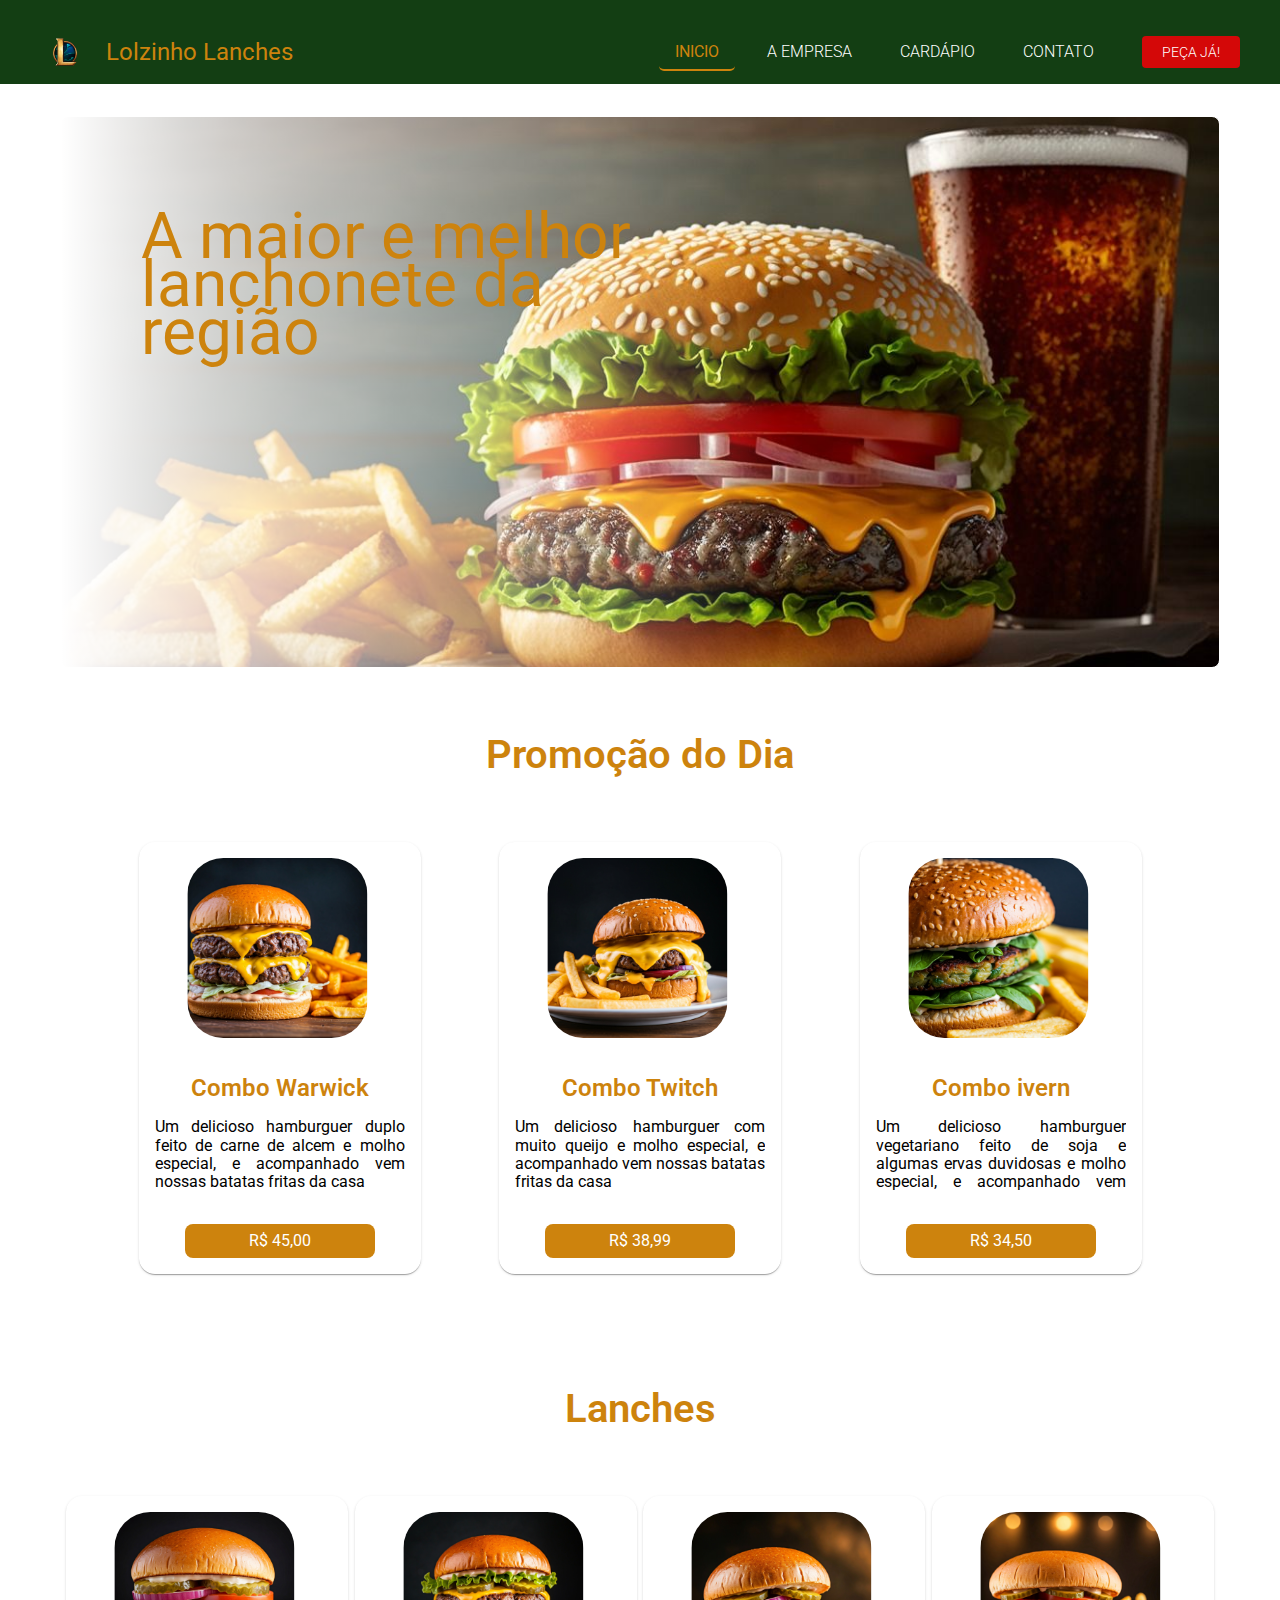
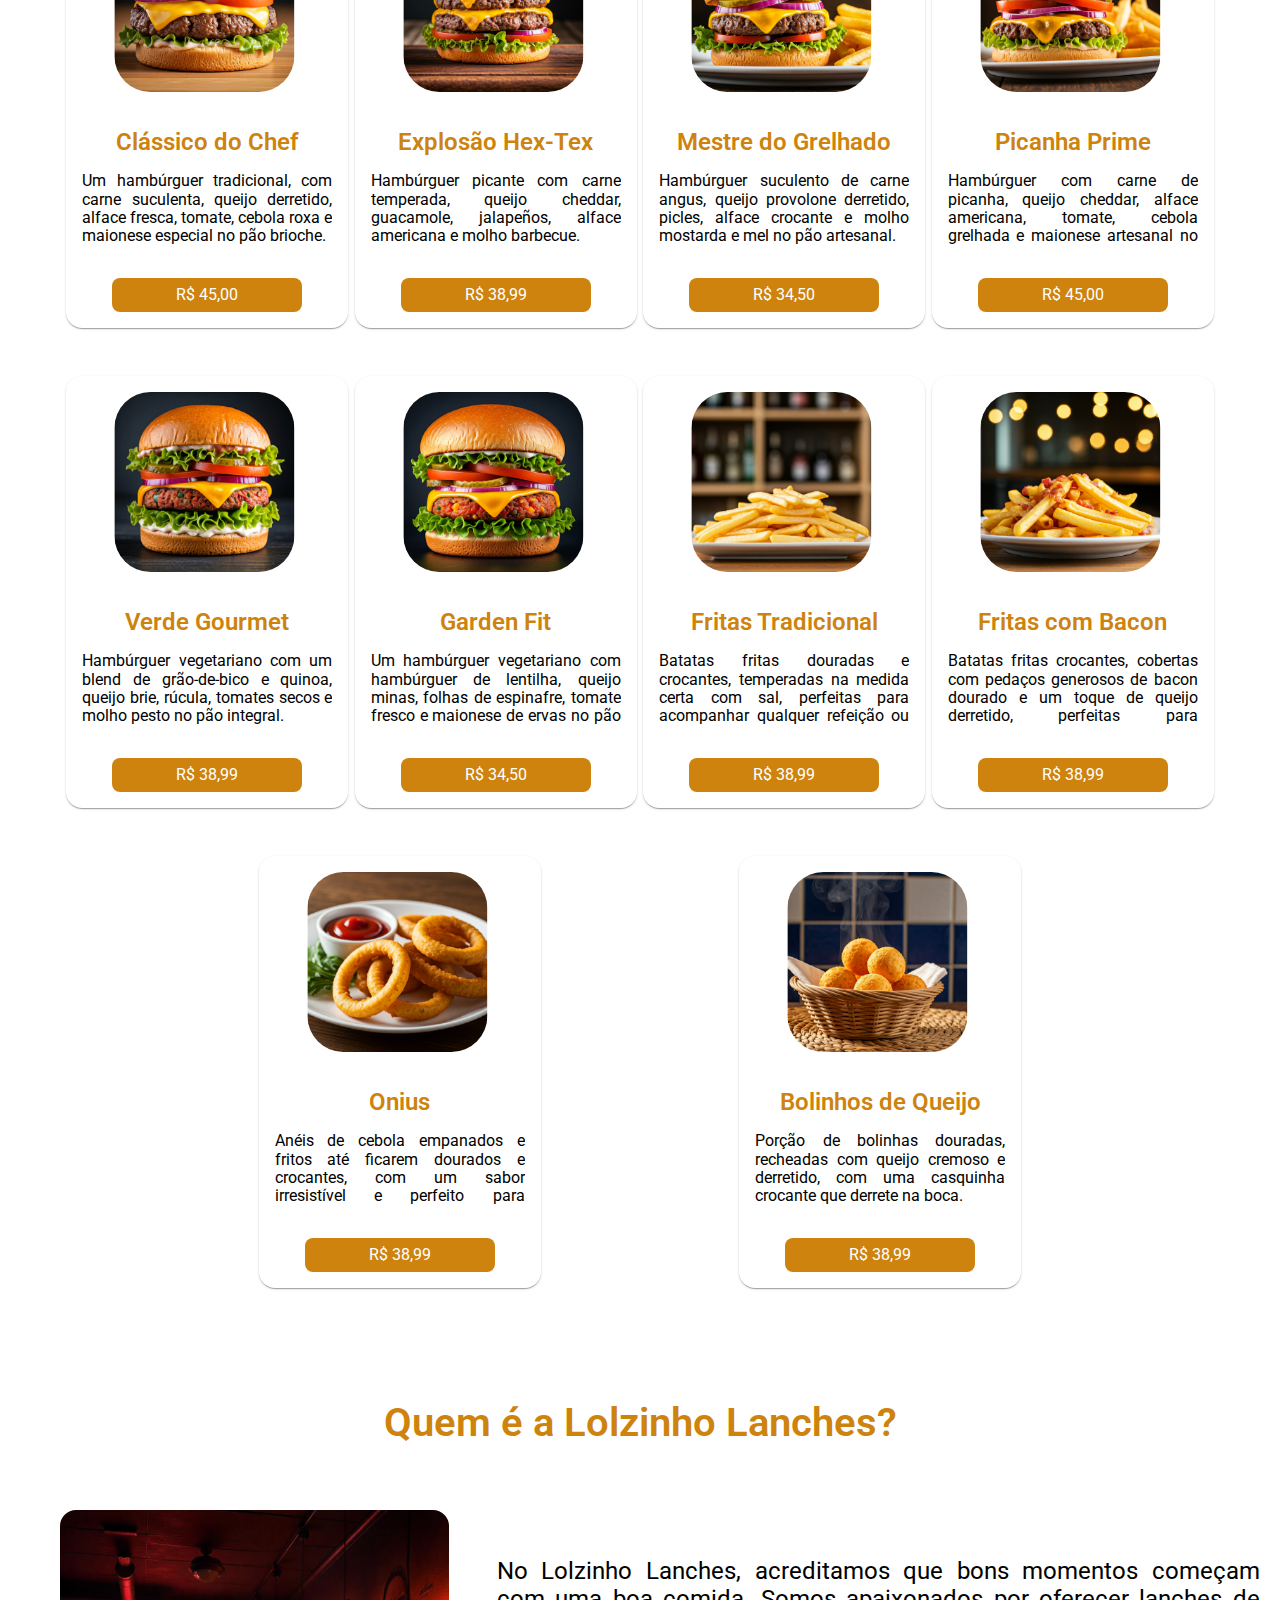
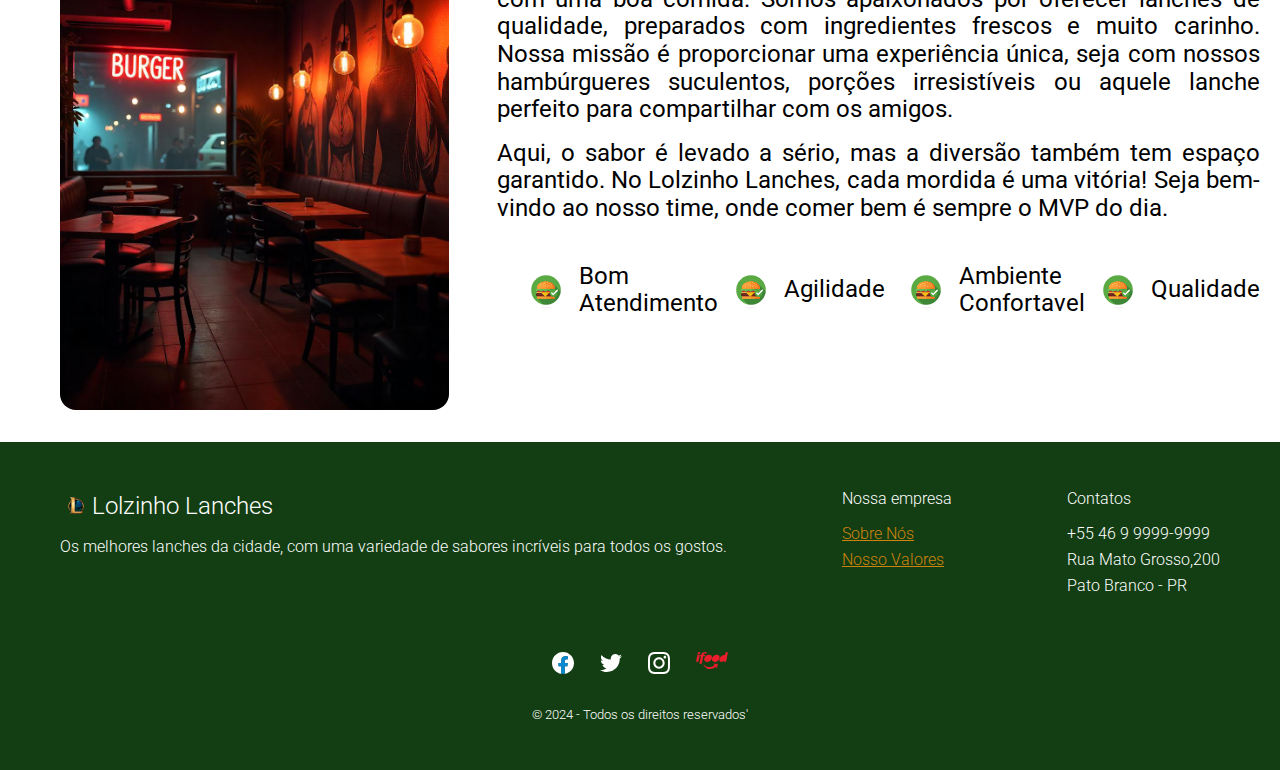
==== avaliacao/index.html @ b5b4f0ad "Avaliação V1" ====
<!DOCTYPE html>
<html lang="pt-br">

<head>
    <meta charset="UTF-8">
    <meta name="viewport" content="width=device-width, initial-scale=1.0">
    <title>Lolzinho Lanches</title>

    <link href="https://fonts.googleapis.com/css2?family=Roboto:wght@300;400;500;700&display=swap" rel="stylesheet" />
    <link rel="stylesheet" href="./assets/css/style.css" />
    <link rel="stylesheet" href="./assets/css/normalize.css" />

</head>




<body>

    <header>

        <div class="container">

            <div class="brand">
                <img src="./assets/img/logo.png" alt="logo da empresa" />
                <h1>Lolzinho Lanches</h1>
            </div>

            <nav>
                <ul>
                    <li><a href="#" class="active">INICIO</a></li>
                    <li><a href="#">A EMPRESA</a></li>
                    <li><a href="#">CARDÁPIO</a></li>
                    <li><a href="#">CONTATO</a></li>
                    <li><button>PEÇA JÁ!</button></li>
                </ul>
            </nav>

        </div>

    </header>

    <main>

        <div class="container">
            <section id="banner">
                <div class="banner-content">

                    <h3 class="banner-body1">
                        A maior e melhor lanchonete da região
                    </h3>

                </div>
            </section>

            <section id="cards">

                <h2>Promoção do Dia</h2>

                <div class="cards-content">

                    <div class="card">
                        <img src="./assets/img/combo1.jpg" />
                        <div class="card-content">
                            <h4>Combo Warwick</h4>
                            <p> Um delicioso hamburguer duplo feito de carne de alcem e molho especial, e acompanhado
                                vem nossas batatas fritas da casa </p>
                            <div class="card-price">
                                <p>R$ 45,00</p>
                            </div>
                        </div>
                    </div>

                    <div class="card">
                        <img src="./assets/img/combo2.jpg" />
                        <div class="card-content">
                            <h4>Combo Twitch</h4>
                            <p> Um delicioso hamburguer com muito queijo e molho especial, e acompanhado vem nossas
                                batatas fritas da casa</p>
                            <div class="card-price">
                                <p>R$ 38,99</p>
                            </div>
                        </div>
                    </div>

                    <div class="card">
                        <img src="./assets/img/combo3.jpg" />
                        <div class="card-content">
                            <h4>Combo ivern</h4>
                            <p> Um delicioso hamburguer vegetariano feito de soja e algumas ervas duvidosas e molho
                                especial, e acompanhado vem nossas batatas fritas da casa</p>
                            <div class="card-price">
                                <p>R$ 34,50</p>
                            </div>
                        </div>
                    </div>
            </section>

            <section id="cards2">

                <h2>Lanches</h2>

                <div class="cards-content">

                    <div class="card">
                        <img src="./assets/img/lanche1.jpg" />
                        <div class="card-content">
                            <h4>Clássico do Chef</h4>
                            <p> Um hambúrguer tradicional, com carne suculenta, queijo derretido, alface fresca, tomate, cebola roxa e maionese especial no pão brioche. </p>
                            <div class="card-price">
                                <p>R$ 45,00</p>
                            </div>
                        </div>
                    </div>

                    <div class="card">
                        <img src="./assets/img/lanche2.jpg" />
                        <div class="card-content">
                            <h4>Explosão Hex-Tex</h4>
                            <p> Hambúrguer picante com carne temperada, queijo cheddar, guacamole, jalapeños, alface americana e molho barbecue.</p>
                            <div class="card-price">
                                <p>R$ 38,99</p>
                            </div>
                        </div>
                    </div>

                    <div class="card">
                        <img src="./assets/img/lanche3.jpg" />
                        <div class="card-content">
                            <h4>Mestre do Grelhado</h4>
                            <p> Hambúrguer suculento de carne angus, queijo provolone derretido, picles, alface crocante e molho mostarda e mel no pão artesanal.</p>
                            <div class="card-price">
                                <p>R$ 34,50</p>
                            </div>
                        </div>
                    </div>
                    

                        <div class="card">
                            <img src="./assets/img/lanche4.jpg" />
                            <div class="card-content">
                                <h4>Picanha Prime</h4>
                                <p> Hambúrguer com carne de picanha, queijo cheddar, alface americana, tomate, cebola grelhada e maionese artesanal no pão brioche.</p>
                                <div class="card-price">
                                    <p>R$ 45,00</p>
                                </div>
                            </div>
                        </div>

                        <div class="card">
                            <img src="./assets/img/lanche5.jpg" />
                            <div class="card-content">
                                <h4>Verde Gourmet</h4>
                                <p> Hambúrguer vegetariano com um blend de grão-de-bico e quinoa, queijo brie, rúcula, tomates secos e molho pesto no pão integral.</p>
                                <div class="card-price">
                                    <p>R$ 38,99</p>
                                </div>
                            </div>
                        </div>

                        <div class="card">
                            <img src="./assets/img/lanche6.jpg" />
                            <div class="card-content">
                                <h4>Garden Fit</h4>
                                <p> Um hambúrguer vegetariano com hambúrguer de lentilha, queijo minas, folhas de espinafre, tomate fresco e maionese de ervas no pão integral.</p>
                                <div class="card-price">
                                    <p>R$ 34,50</p>
                                </div>
                            </div>
                        </div>

                        <div class="card">
                            <img src="./assets/img/lanche7.jpg" />
                            <div class="card-content">
                                <h4>Fritas Tradicional</h4>
                                <p> Batatas fritas douradas e crocantes, temperadas na medida certa com sal, perfeitas para acompanhar qualquer refeição ou saborear como petisco.</p>
                                <div class="card-price">
                                    <p>R$ 38,99</p>
                                </div>
                            </div>
                        </div>

                        <div class="card">
                            <img src="./assets/img/lanche8.jpg" />
                            <div class="card-content">
                                <h4>Fritas com Bacon</h4>
                                <p> Batatas fritas crocantes, cobertas com pedaços generosos de bacon dourado e um toque de queijo derretido, perfeitas para compartilhar ou saborear sozinho.</p>
                                <div class="card-price">
                                    <p>R$ 38,99</p>
                                </div>
                            </div>
                        </div>

                        <div class="card">
                            <img src="./assets/img/lanche9.jpg" />
                            <div class="card-content">
                                <h4>Onius</h4>
                                <p> Anéis de cebola empanados e fritos até ficarem dourados e crocantes, com um sabor irresistível e perfeito para mergulhar em molhos deliciosos.</p>
                                <div class="card-price">
                                    <p>R$ 38,99</p>
                                </div>
                            </div>
                        </div>

                        <div class="card">
                            <img src="./assets/img/lanche10.jpg" />
                            <div class="card-content">
                                <h4>Bolinhos de Queijo</h4>
                                <p> Porção de bolinhas douradas, recheadas com queijo cremoso e derretido, com uma casquinha crocante que derrete na boca.</p>
                                <div class="card-price">
                                    <p>R$ 38,99</p>
                                </div>
                            </div>
                        </div>

                    </div>
            </section>

            <section id="values">
                <h2>Quem é a Lolzinho Lanches?</h2>
                <div class="values-content">
                    <img src="./assets/img/descricao.jpg" alt="Lanchonete">
                        
                    <div class="values-text">
                        <p>
                        No Lolzinho Lanches, acreditamos que bons momentos começam com uma boa comida. Somos apaixonados por oferecer lanches de qualidade, preparados com ingredientes frescos e muito carinho. Nossa missão é proporcionar uma experiência única, seja com nossos hambúrgueres suculentos, porções irresistíveis ou aquele lanche perfeito para compartilhar com os amigos.
                        </p>
                        <p>
                            Aqui, o sabor é levado a sério, mas a diversão também tem espaço garantido. No Lolzinho Lanches, cada mordida é uma vitória! Seja bem-vindo ao nosso time, onde comer bem é sempre o MVP do dia.
                        </p>

                        <div class="values-detail">
                            <div class="value">
                                <img src="./assets/img/values.jpg" alt="cheking">
                                <p>Bom Atendimento</p>
                                <img src="./assets/img/values.jpg" alt="cheking">
                                <p>Agilidade</p>
                            </div>
                            <div class="value">
                                <img src="./assets/img/values.jpg" alt="cheking">
                                <p>Ambiente Confortavel</p>
                                <img src="./assets/img/values.jpg" alt="cheking">
                                <p>Qualidade</p>
                            </div>
                        </div>

                    </div>
                    
                </div>

            </section>
        </div>

    </main>

    <footer>
        <div class="container">

            <div class="footer-content">

                <div class="footer-company">
                    <p class="footer-brand">
                        Lolzinho Lanches
                    </p>
                    <p>Os melhores lanches da cidade, com uma variedade de sabores incríveis para todos os gostos.</p>
                </div>

                <div class="footer-menu">
                    <p class="footer-menu-title">Nossa empresa</p>
                    <ul>
                        <li><a href="values">Sobre Nós</a></li>
                        <!-- <li><a href="specialists">Especialistas</a></li> -->
                        <!-- <li><a href="#">Missão e Visão</a></li> -->
                        <li><a href="values">Nosso Valores</a></li>
                    </ul>
                </div>

                <div class="footer-menu">
                    <p class="footer-menu-title">Contatos</p>
                    <ul>
                        <li>+55 46 9 9999-9999</li>
                        <li>Rua Mato Grosso,200</li>
                        <li>Pato Branco - PR</li>
                    </ul>
                </div>
            </div>

            <div class="footer-social">
                <span class="facebook"></span>
                <span class="twitter"></span>
                <span class="instagram"></span>
                <span class="iFood"></span>
            </div>

            <div class="footer-copyright">
                <p>&#169; 2024 - Todos os direitos reservados'</p>
            </div>

        </div>
    </footer>

</body>

</html>
---- avaliacao/assets/css/style.css ----
* {
    margin: 0;
    padding: 0;
}

body {
    font-family: Roboto, sans-serif;
}

.container {
    max-width: 1160px;
    margin: 0 auto;
}

header {
    background-color:#133e13;
    padding: 1.25rem 1.25rem 0 1.25rem;
    
}

header .container {
    display: flex;
    justify-content: space-between;
    align-items: center;
    max-width: 1200px;
    margin: 0 auto;
    padding: 0 1rem;
}

header .brand {
    display: flex;
    gap: 1rem;
    align-items: center;
}

header .brand img {
    width: 50px;
}

header .brand h1 {
    font-size: 1.5rem;
    color: #cd830d;
    font-weight: 400;
    line-height: 2rem;
}

header nav ul {
    list-style: none;
    display: flex;
    gap: 1rem;
}

header nav li a {
    font-weight: 300;
    line-height: 2rem;
}

header nav a {
    color: #fff;
    text-decoration: none;
    padding: 0.5rem 1rem;
    border-radius: 5px;
}

header nav a:hover,
header nav a.active {
    color: #cd830d;
}

header nav a.active {
    font-weight: 400;
    border-bottom: 2px solid #cd830d;
}

header nav button{
    background: #d40808;
    color:#ffffff;
    border: none;
    text-transform: uppercase;
    font-weight: 300;
    font-size: .875rem;
    padding: .5rem 1.25rem;
    border-radius: .25rem;
    margin-left: 1rem;
    
}

main{}

#banner {
    height: 550px;
    border: 1px solid #fff;
    background-color: #000000;
    border-radius: 0.5rem;
    color: #cd830d;
    background-image: url(../img/background-lanche.png);
    background-size: cover;
    background-position: right;
    justify-content: center;
    align-items: center;
}

#banner .banner-content {
    width: 80%;
    max-width: 650px;
    height: 100%;
    background: linear-gradient(270deg,rgba(255,255,255,0), #ffffff 100%);
    padding: 2rem;
}

#banner h3 {
    margin: 0;
    
}

#banner .banner-body1 {
    padding: 4rem 2rem 2rem 3rem;
    font-size: 4rem;
    font-weight: 400;
    line-height: 3rem;
    

}

section {
    margin-top: 2rem;
}

section h2 {
    padding: 2rem 0;
    font-weight: 600;
    text-align: center;
    font-size: 2.5rem;
    color: #cd830d;
    margin: 2rem 0;
}

#cards {}

#cards .cards-content{
    display: flex;
    flex-wrap: wrap;
    justify-content: space-evenly;
}
#cards2 .cards-content{
    display: flex;
    flex-wrap: wrap;
    justify-content: space-evenly;
    
}


#cards .card,
#cards2 .card {
    width: 250px;
    height: 400px;
    display: flow-root;
    gap: 1rem;
    box-shadow: rgb(0 0 0 / 20%) 0 2px 1px -1px,
                rgb(0 0 0 / 14%) 0 1px 1px 0,
                rgb(0 0 0 / 12%) 0 1px 3px 0;
    border-radius: 1rem;
    margin-bottom: 3rem;
    padding: 1rem;
    position: relative;
    
}

#cards .card img,
#cards2 .card img {
    width: 180px;
    height: 180px;
    border-radius: 20%;
    margin: 0 0 2rem 0;
    transform: translateX(18%);

}

#cards .card h4,
#cards2 .card h4 {
    font-size: 1.5rem;
    font-weight: 600;
    margin-bottom: 1rem;
    text-align: center;
    color: #cd830d;
}

#cards .card p,
#cards2 .card p {
    font-weight: 400;
    text-align: justify;
    color: #000;
    max-height: 4.5rem;
    overflow: hidden;
    margin-bottom: 1.5rem;
}

#cards .card-price,
#cards2 .card-price{
    position: absolute;
    display: flex;
    justify-content: center;
    align-items: center;
    left: 50%;
    transform:translateX(-50%);
    bottom: 1rem;

}

#cards .card-price p,
#cards2 .card-price p {
    background-color: #cd830d;
    color: #fff;
    font-size: 1rem;
    border-radius: 0.5rem;
    padding: 0.5rem 4rem;
    margin: 0;
    white-space:nowrap;
}

#values {}

#values .values-content {
    display: flex;
    gap: 1.5rem;
}
#values .values-content img {
    width: 400px;
    height: 500px;
    object-fit: cover;
    border-radius: 1rem;
}

#values .values-text {
    display: flex;
    flex-direction: column;
    padding: 0 1.5rem;
    margin-top: 3rem;
    gap: 1rem;
}

#values .values-text p {
    text-align: justify;
    font-weight: 400;
    font-size: 1.5rem;
}

#values .values-detail {
    display: grid;
    grid-template-columns: repeat(2, 2.5fr);
    gap: 1rem;
    padding: 1.5rem 0 1.5rem 1.5rem;
}

#values .values-detail .value{
    display: flex;
    justify-content: flex-start;
    align-items: center;
    gap: 0.5rem;
}

#values .values-detail .value p {
    margin: 0;
    
    
}

#values .values-content .value img {
    width: 50px;
    height: 50px;
    border-radius: 50%;
}

footer {
    background-color: #133e13;
    color: #fff;
    margin-top: 2rem;
    padding: 3rem 0;
}

footer .footer-content {
    display: flex;
    justify-content: space-between;
}

footer .footer-content p {
    font-size: 1rem;
    font-weight: 300;
}

footer .footer-content .footer-brand {
    background-image: url(../img/logo.png);
    background-repeat: no-repeat;
    background-position-y: center;
    background-size: 2rem;
    padding-left: 2rem;
    line-height: 2rem;
    font-size: 1.5rem;
    font-weight: 300;
    margin-bottom: 1rem;
}

footer .footer-menu {
    font-size: 1rem;
    font-weight: 300;
}

footer .footer-menu-title {
    font-size: 1rem;
    font-weight: 300;
}

footer .footer-menu ul {
    list-style: none;
    margin-top: 1rem;
}

footer .footer-menu ul li {
    margin-bottom: 0.5rem;
}

footer .footer-menu ul li a {
    text-decoration: underline;
    color: #cd830d;
}

footer .footer-menu ul li a:hover {
    text-decoration: underline;
}

footer .footer-social {
    display: flex;
    justify-content: center;
    padding-top: 3rem;
    gap: 1rem;
}

footer .footer-social span {
    background-repeat: no-repeat;
    position: center;
    padding: 1rem;
}

footer .footer-social .facebook {
    background-image: url(../img/facebook.svg);
}

footer .footer-social .instagram {
    background-image: url(../img/instagram.svg);
}

footer .footer-social .twitter {
    background-image: url(../img/twitter.svg);
}

footer .footer-social .iFood {
    background-image: url(../img/ifood.svg);
}

footer .footer-copyright {
    text-align: center;
    margin-top: 1.5rem;
    font-size: 0.8rem;
    font-weight: 300;
}
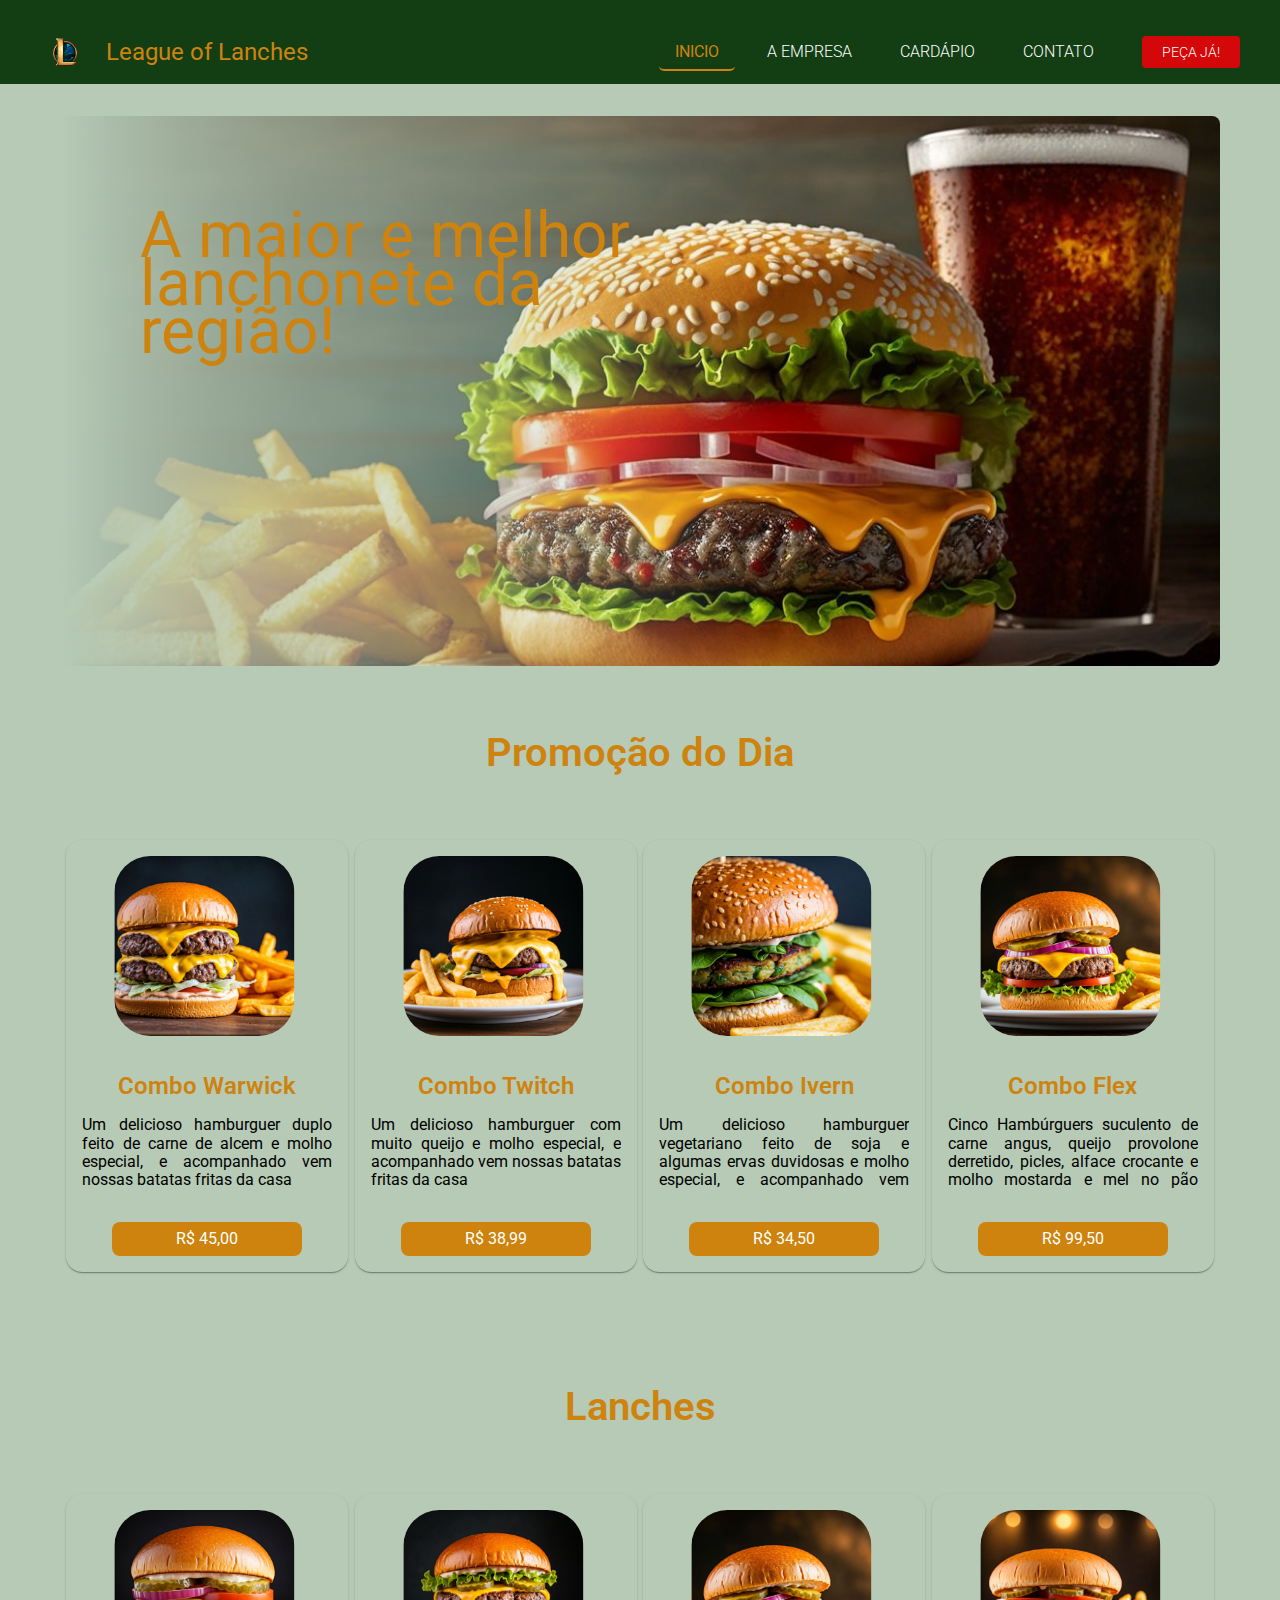
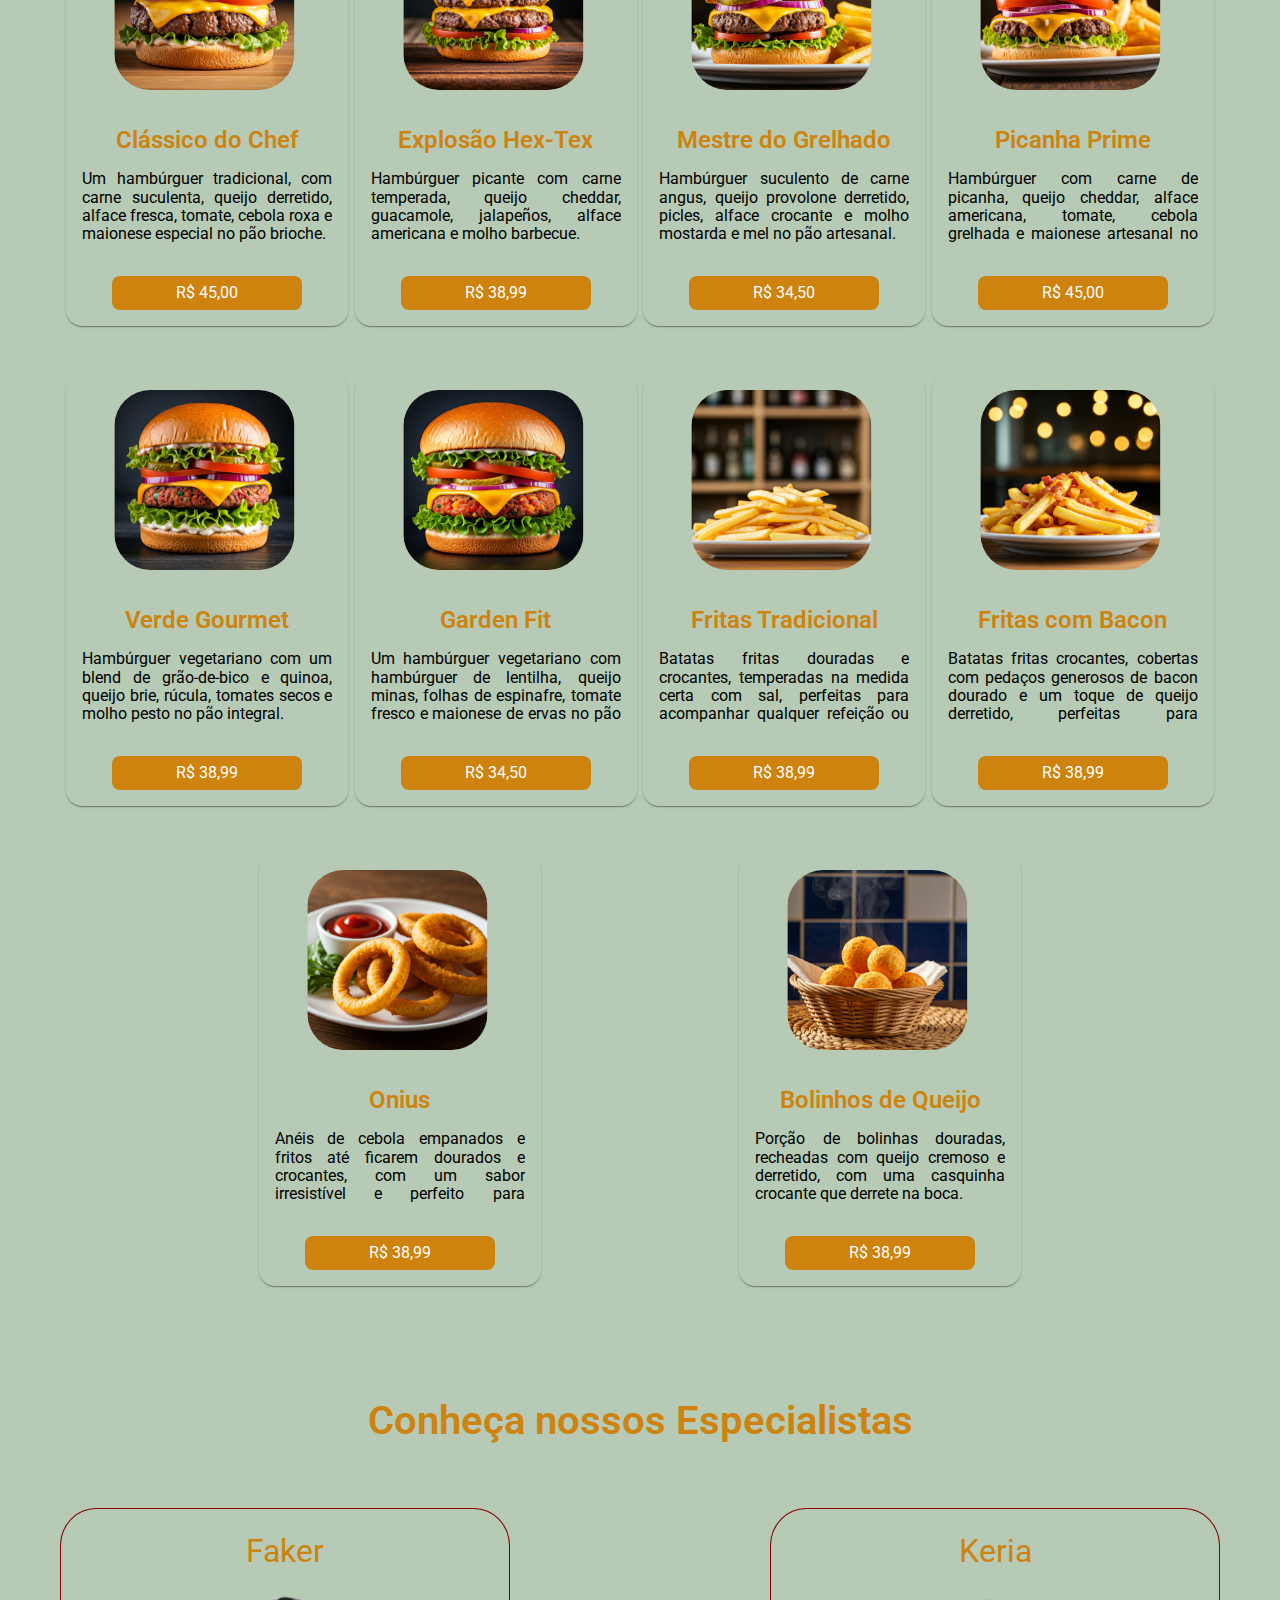
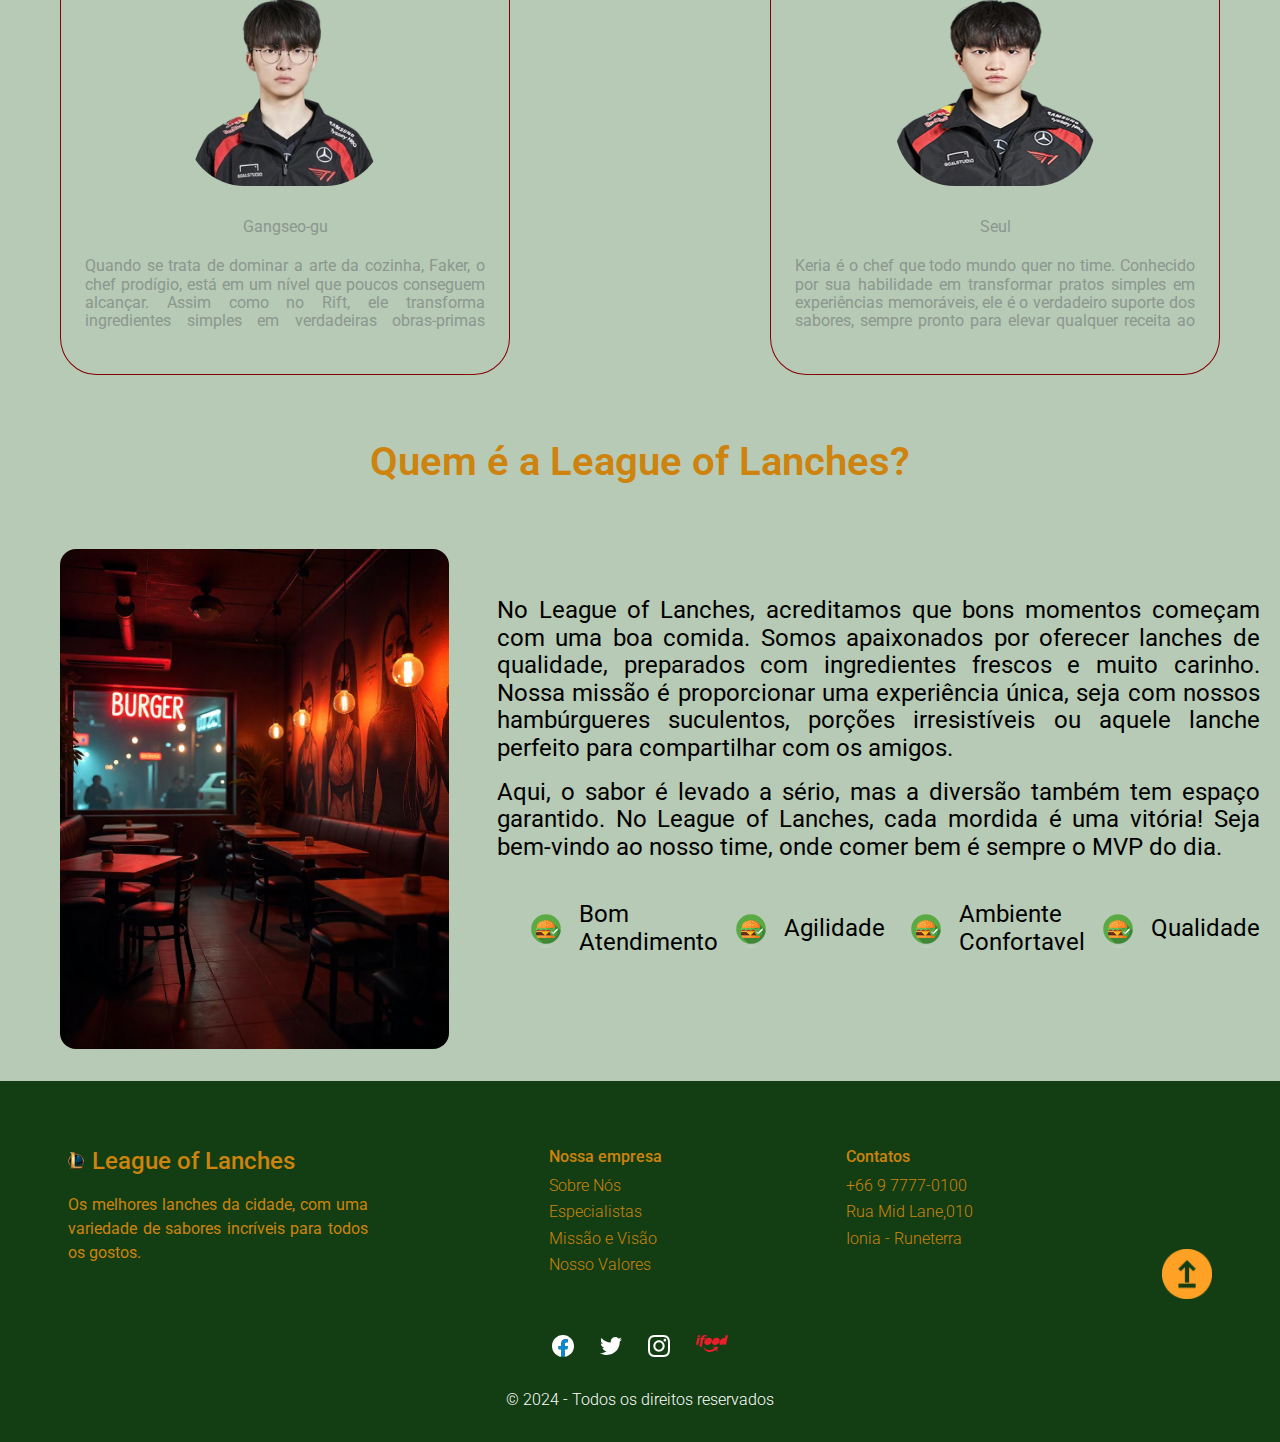
==== commit 343de3cb: "avaliação V2" ====
--- a/avaliacao/index.html
+++ b/avaliacao/index.html
@@ -4,11 +4,12 @@
 <head>
     <meta charset="UTF-8">
     <meta name="viewport" content="width=device-width, initial-scale=1.0">
-    <title>Lolzinho Lanches</title>
+    <title>League of Lanches</title>
 
     <link href="https://fonts.googleapis.com/css2?family=Roboto:wght@300;400;500;700&display=swap" rel="stylesheet" />
     <link rel="stylesheet" href="./assets/css/style.css" />
     <link rel="stylesheet" href="./assets/css/normalize.css" />
+    <script src="./assets/js/script.js" defer></script>
 
 </head>
 
@@ -23,15 +24,15 @@
 
             <div class="brand">
                 <img src="./assets/img/logo.png" alt="logo da empresa" />
-                <h1>Lolzinho Lanches</h1>
+                <h1>League of Lanches</h1>
             </div>
 
             <nav>
                 <ul>
                     <li><a href="#" class="active">INICIO</a></li>
-                    <li><a href="#">A EMPRESA</a></li>
-                    <li><a href="#">CARDÁPIO</a></li>
-                    <li><a href="#">CONTATO</a></li>
+                    <li><a href="#values">A EMPRESA</a></li>
+                    <li><a href="#cards2">CARDÁPIO</a></li>
+                    <li><a href="#footer">CONTATO</a></li>
                     <li><button>PEÇA JÁ!</button></li>
                 </ul>
             </nav>
@@ -47,7 +48,7 @@
                 <div class="banner-content">
 
                     <h3 class="banner-body1">
-                        A maior e melhor lanchonete da região
+                        A maior e melhor lanchonete da região!
                     </h3>
 
                 </div>
@@ -86,7 +87,7 @@
                     <div class="card">
                         <img src="./assets/img/combo3.jpg" />
                         <div class="card-content">
-                            <h4>Combo ivern</h4>
+                            <h4>Combo Ivern</h4>
                             <p> Um delicioso hamburguer vegetariano feito de soja e algumas ervas duvidosas e molho
                                 especial, e acompanhado vem nossas batatas fritas da casa</p>
                             <div class="card-price">
@@ -94,6 +95,20 @@
                             </div>
                         </div>
                     </div>
+
+                    <div class="card">
+                        <img src="./assets/img/lanche3.jpg" />
+                        <div class="card-content">
+                            <h4>Combo Flex</h4>
+                            <p> Cinco Hambúrguers suculento de carne angus, queijo provolone derretido, picles, alface
+                                crocante e molho mostarda e mel no pão artesanal.</p>
+                            <div class="card-price">
+                                <p>R$ 99,50</p>
+                            </div>
+                        </div>
+                    </div>
+
+                </div>
             </section>
 
             <section id="cards2">
@@ -106,7 +121,8 @@
                         <img src="./assets/img/lanche1.jpg" />
                         <div class="card-content">
                             <h4>Clássico do Chef</h4>
-                            <p> Um hambúrguer tradicional, com carne suculenta, queijo derretido, alface fresca, tomate, cebola roxa e maionese especial no pão brioche. </p>
+                            <p> Um hambúrguer tradicional, com carne suculenta, queijo derretido, alface fresca, tomate,
+                                cebola roxa e maionese especial no pão brioche. </p>
                             <div class="card-price">
                                 <p>R$ 45,00</p>
                             </div>
@@ -117,7 +133,8 @@
                         <img src="./assets/img/lanche2.jpg" />
                         <div class="card-content">
                             <h4>Explosão Hex-Tex</h4>
-                            <p> Hambúrguer picante com carne temperada, queijo cheddar, guacamole, jalapeños, alface americana e molho barbecue.</p>
+                            <p> Hambúrguer picante com carne temperada, queijo cheddar, guacamole, jalapeños, alface
+                                americana e molho barbecue.</p>
                             <div class="card-price">
                                 <p>R$ 38,99</p>
                             </div>
@@ -128,105 +145,151 @@
                         <img src="./assets/img/lanche3.jpg" />
                         <div class="card-content">
                             <h4>Mestre do Grelhado</h4>
-                            <p> Hambúrguer suculento de carne angus, queijo provolone derretido, picles, alface crocante e molho mostarda e mel no pão artesanal.</p>
+                            <p> Hambúrguer suculento de carne angus, queijo provolone derretido, picles, alface crocante
+                                e molho mostarda e mel no pão artesanal.</p>
                             <div class="card-price">
                                 <p>R$ 34,50</p>
                             </div>
                         </div>
                     </div>
-                    
-
-                        <div class="card">
-                            <img src="./assets/img/lanche4.jpg" />
-                            <div class="card-content">
-                                <h4>Picanha Prime</h4>
-                                <p> Hambúrguer com carne de picanha, queijo cheddar, alface americana, tomate, cebola grelhada e maionese artesanal no pão brioche.</p>
-                                <div class="card-price">
-                                    <p>R$ 45,00</p>
-                                </div>
-                            </div>
-                        </div>
-
-                        <div class="card">
-                            <img src="./assets/img/lanche5.jpg" />
-                            <div class="card-content">
-                                <h4>Verde Gourmet</h4>
-                                <p> Hambúrguer vegetariano com um blend de grão-de-bico e quinoa, queijo brie, rúcula, tomates secos e molho pesto no pão integral.</p>
-                                <div class="card-price">
-                                    <p>R$ 38,99</p>
-                                </div>
-                            </div>
-                        </div>
-
-                        <div class="card">
-                            <img src="./assets/img/lanche6.jpg" />
-                            <div class="card-content">
-                                <h4>Garden Fit</h4>
-                                <p> Um hambúrguer vegetariano com hambúrguer de lentilha, queijo minas, folhas de espinafre, tomate fresco e maionese de ervas no pão integral.</p>
-                                <div class="card-price">
-                                    <p>R$ 34,50</p>
-                                </div>
-                            </div>
-                        </div>
-
-                        <div class="card">
-                            <img src="./assets/img/lanche7.jpg" />
-                            <div class="card-content">
-                                <h4>Fritas Tradicional</h4>
-                                <p> Batatas fritas douradas e crocantes, temperadas na medida certa com sal, perfeitas para acompanhar qualquer refeição ou saborear como petisco.</p>
-                                <div class="card-price">
-                                    <p>R$ 38,99</p>
-                                </div>
-                            </div>
-                        </div>
-
-                        <div class="card">
-                            <img src="./assets/img/lanche8.jpg" />
-                            <div class="card-content">
-                                <h4>Fritas com Bacon</h4>
-                                <p> Batatas fritas crocantes, cobertas com pedaços generosos de bacon dourado e um toque de queijo derretido, perfeitas para compartilhar ou saborear sozinho.</p>
-                                <div class="card-price">
-                                    <p>R$ 38,99</p>
-                                </div>
-                            </div>
-                        </div>
-
-                        <div class="card">
-                            <img src="./assets/img/lanche9.jpg" />
-                            <div class="card-content">
-                                <h4>Onius</h4>
-                                <p> Anéis de cebola empanados e fritos até ficarem dourados e crocantes, com um sabor irresistível e perfeito para mergulhar em molhos deliciosos.</p>
-                                <div class="card-price">
-                                    <p>R$ 38,99</p>
-                                </div>
-                            </div>
-                        </div>
-
-                        <div class="card">
-                            <img src="./assets/img/lanche10.jpg" />
-                            <div class="card-content">
-                                <h4>Bolinhos de Queijo</h4>
-                                <p> Porção de bolinhas douradas, recheadas com queijo cremoso e derretido, com uma casquinha crocante que derrete na boca.</p>
-                                <div class="card-price">
-                                    <p>R$ 38,99</p>
-                                </div>
-                            </div>
-                        </div>
-
-                    </div>
+
+
+                    <div class="card">
+                        <img src="./assets/img/lanche4.jpg" />
+                        <div class="card-content">
+                            <h4>Picanha Prime</h4>
+                            <p> Hambúrguer com carne de picanha, queijo cheddar, alface americana, tomate, cebola
+                                grelhada e maionese artesanal no pão brioche.</p>
+                            <div class="card-price">
+                                <p>R$ 45,00</p>
+                            </div>
+                        </div>
+                    </div>
+
+                    <div class="card">
+                        <img src="./assets/img/lanche5.jpg" />
+                        <div class="card-content">
+                            <h4>Verde Gourmet</h4>
+                            <p> Hambúrguer vegetariano com um blend de grão-de-bico e quinoa, queijo brie, rúcula,
+                                tomates secos e molho pesto no pão integral.</p>
+                            <div class="card-price">
+                                <p>R$ 38,99</p>
+                            </div>
+                        </div>
+                    </div>
+
+                    <div class="card">
+                        <img src="./assets/img/lanche6.jpg" />
+                        <div class="card-content">
+                            <h4>Garden Fit</h4>
+                            <p> Um hambúrguer vegetariano com hambúrguer de lentilha, queijo minas, folhas de espinafre,
+                                tomate fresco e maionese de ervas no pão integral.</p>
+                            <div class="card-price">
+                                <p>R$ 34,50</p>
+                            </div>
+                        </div>
+                    </div>
+
+                    <div class="card">
+                        <img src="./assets/img/lanche7.jpg" />
+                        <div class="card-content">
+                            <h4>Fritas Tradicional</h4>
+                            <p> Batatas fritas douradas e crocantes, temperadas na medida certa com sal, perfeitas para
+                                acompanhar qualquer refeição ou saborear como petisco.</p>
+                            <div class="card-price">
+                                <p>R$ 38,99</p>
+                            </div>
+                        </div>
+                    </div>
+
+                    <div class="card">
+                        <img src="./assets/img/lanche8.jpg" />
+                        <div class="card-content">
+                            <h4>Fritas com Bacon</h4>
+                            <p> Batatas fritas crocantes, cobertas com pedaços generosos de bacon dourado e um toque de
+                                queijo derretido, perfeitas para compartilhar ou saborear sozinho.</p>
+                            <div class="card-price">
+                                <p>R$ 38,99</p>
+                            </div>
+                        </div>
+                    </div>
+
+                    <div class="card">
+                        <img src="./assets/img/lanche9.jpg" />
+                        <div class="card-content">
+                            <h4>Onius</h4>
+                            <p> Anéis de cebola empanados e fritos até ficarem dourados e crocantes, com um sabor
+                                irresistível e perfeito para mergulhar em molhos deliciosos.</p>
+                            <div class="card-price">
+                                <p>R$ 38,99</p>
+                            </div>
+                        </div>
+                    </div>
+
+                    <div class="card">
+                        <img src="./assets/img/lanche10.jpg" />
+                        <div class="card-content">
+                            <h4>Bolinhos de Queijo</h4>
+                            <p> Porção de bolinhas douradas, recheadas com queijo cremoso e derretido, com uma casquinha
+                                crocante que derrete na boca.</p>
+                            <div class="card-price">
+                                <p>R$ 38,99</p>
+                            </div>
+                        </div>
+                    </div>
+
+                </div>
+            </section>
+
+            <section id="specialists">
+                <h2>Conheça nossos Especialistas</h2>
+
+                <div class="specialists-content">
+                    <div class="specialist">
+                        <h4>Faker</h4>
+                        <img src="./assets/img/faker.png" alt="Faker">
+                        <p>Gangseo-gu</p>
+                        <p class="specialist-detail">
+                            Quando se trata de dominar a arte da cozinha, Faker, o chef prodígio, está em um nível que
+                            poucos conseguem alcançar. Assim como no Rift, ele transforma ingredientes simples em
+                            verdadeiras obras-primas gastronômicas, com precisão, criatividade e um toque de
+                            genialidade.
+                        </p>
+                    </div>
+
+                    <div class="specialist">
+                        <h4>Keria</h4>
+                        <img src="./assets/img/keria.png" alt="Keria">
+                        <p>Seul</p>
+                        <p class="specialist-detail">
+                            Keria é o chef que todo mundo quer no time. Conhecido por sua habilidade em transformar
+                            pratos simples em experiências memoráveis, ele é o verdadeiro suporte dos sabores, sempre
+                            pronto para elevar qualquer receita ao próximo nível.
+                        </p>
+                    </div>
+
+                </div>
+
+
+
             </section>
 
             <section id="values">
-                <h2>Quem é a Lolzinho Lanches?</h2>
+                <h2>Quem é a League of Lanches?</h2>
                 <div class="values-content">
                     <img src="./assets/img/descricao.jpg" alt="Lanchonete">
-                        
+
                     <div class="values-text">
                         <p>
-                        No Lolzinho Lanches, acreditamos que bons momentos começam com uma boa comida. Somos apaixonados por oferecer lanches de qualidade, preparados com ingredientes frescos e muito carinho. Nossa missão é proporcionar uma experiência única, seja com nossos hambúrgueres suculentos, porções irresistíveis ou aquele lanche perfeito para compartilhar com os amigos.
+                            No League of Lanches, acreditamos que bons momentos começam com uma boa comida. Somos
+                            apaixonados por oferecer lanches de qualidade, preparados com ingredientes frescos e muito
+                            carinho. Nossa missão é proporcionar uma experiência única, seja com nossos hambúrgueres
+                            suculentos, porções irresistíveis ou aquele lanche perfeito para compartilhar com os amigos.
                         </p>
                         <p>
-                            Aqui, o sabor é levado a sério, mas a diversão também tem espaço garantido. No Lolzinho Lanches, cada mordida é uma vitória! Seja bem-vindo ao nosso time, onde comer bem é sempre o MVP do dia.
+                            Aqui, o sabor é levado a sério, mas a diversão também tem espaço garantido. No League of
+                            Lanches, cada mordida é uma vitória! Seja bem-vindo ao nosso time, onde comer bem é sempre o
+                            MVP do dia.
                         </p>
 
                         <div class="values-detail">
@@ -245,7 +308,7 @@
                         </div>
 
                     </div>
-                    
+
                 </div>
 
             </section>
@@ -254,49 +317,63 @@
     </main>
 
     <footer>
-        <div class="container">
-
-            <div class="footer-content">
-
-                <div class="footer-company">
-                    <p class="footer-brand">
-                        Lolzinho Lanches
-                    </p>
-                    <p>Os melhores lanches da cidade, com uma variedade de sabores incríveis para todos os gostos.</p>
-                </div>
-
-                <div class="footer-menu">
-                    <p class="footer-menu-title">Nossa empresa</p>
-                    <ul>
-                        <li><a href="values">Sobre Nós</a></li>
-                        <!-- <li><a href="specialists">Especialistas</a></li> -->
-                        <!-- <li><a href="#">Missão e Visão</a></li> -->
-                        <li><a href="values">Nosso Valores</a></li>
-                    </ul>
-                </div>
-
-                <div class="footer-menu">
-                    <p class="footer-menu-title">Contatos</p>
-                    <ul>
-                        <li>+55 46 9 9999-9999</li>
-                        <li>Rua Mato Grosso,200</li>
-                        <li>Pato Branco - PR</li>
-                    </ul>
-                </div>
+        <section id="footer">
+            <div class="container">
+
+                <div class="footer-content">
+
+                    <div class="footer-company">
+                        <p class="footer-brand">
+                            League of Lanches
+                        </p>
+                        <p>Os melhores lanches da cidade, com uma variedade de sabores incríveis para todos os gostos.
+                        </p>
+                    </div>
+
+                    <div class="footer-menu">
+                        <p class="footer-menu-title">Nossa empresa</p>
+                        <ul>
+                            <li><a href="#values">Sobre Nós</a></li>
+                            <li><a href="#specialists">Especialistas</a></li>
+                            <li><a href="#">Missão e Visão</a></li>
+                            <li><a href="#values">Nosso Valores</a></li>
+                        </ul>
+                    </div>
+
+                    <div class="footer-menu">
+                        <p class="footer-menu-title">Contatos</p>
+                        <ul>
+                            <li>+66 9 7777-0100 </li>
+                            <li> Rua Mid Lane,010</li>
+                            <li>Ionia - Runeterra
+                            <li>
+                        </ul>
+                    </div>
+                    <div class="footer-menu">
+                        <div class="footer-topo">
+                            <ul>
+                                <li><a href="#"><button><img src="./assets/img/seta.png" alt="topo"></button></a></li>
+                            </ul>
+                        </div>
+                    </div>
+
+
+
+                </div>
+
+                <div class="footer-social">
+                    <span class="facebook"></span>
+                    <span class="twitter"></span>
+                    <span class="instagram"></span>
+                    <span class="iFood"></span>
+                </div>
+
+                <div class="footer-copyright">
+                    <p>&#169; 2024 - Todos os direitos reservados</p>
+                </div>
+
             </div>
-
-            <div class="footer-social">
-                <span class="facebook"></span>
-                <span class="twitter"></span>
-                <span class="instagram"></span>
-                <span class="iFood"></span>
-            </div>
-
-            <div class="footer-copyright">
-                <p>&#169; 2024 - Todos os direitos reservados'</p>
-            </div>
-
-        </div>
+        </section>
     </footer>
 
 </body>
--- a/avaliacao/assets/css/style.css
+++ b/avaliacao/assets/css/style.css
@@ -2,9 +2,12 @@
     margin: 0;
     padding: 0;
 }
-
+html {
+    scroll-behavior: smooth;
+}
 body {
     font-family: Roboto, sans-serif;
+    background-color: #b6cab6;
 }
 
 .container {
@@ -13,9 +16,11 @@
 }
 
 header {
+    position: sticky;
+    top: 0;
     background-color:#133e13;
     padding: 1.25rem 1.25rem 0 1.25rem;
-    
+    z-index: 1000;
 }
 
 header .container {
@@ -89,7 +94,6 @@
 
 #banner {
     height: 550px;
-    border: 1px solid #fff;
     background-color: #000000;
     border-radius: 0.5rem;
     color: #cd830d;
@@ -104,7 +108,7 @@
     width: 80%;
     max-width: 650px;
     height: 100%;
-    background: linear-gradient(270deg,rgba(255,255,255,0), #ffffff 100%);
+    background: linear-gradient(270deg,rgba(255,255,255,0), #b6cab6 100%);
     padding: 2rem;
 }
 
@@ -218,6 +222,50 @@
     white-space:nowrap;
 }
 
+#specialists {}
+
+#specialists .specialists-content {
+    display: flex;
+    justify-content: space-between;
+    gap: 2rem;
+}
+
+#specialists .specialist {
+    width: 400px;
+    border: 1.5px solid #850000;
+    border-radius:8%;
+    padding: 1.5rem;
+    color: #cd830d;
+    display: flex;
+    flex-direction: column;
+    align-items: center;
+    justify-content: center;
+    
+}
+
+#specialists .specialist h4 {
+    font-weight: 400;
+    font-size: 2rem;
+    margin-bottom: 1rem;
+}
+#specialists .specialist img {
+    width: 200px;
+    height: 200px;
+    border-radius: 30%;
+    display: block;
+    margin-bottom: 2rem;
+    margin-left: auto;
+    margin-right: auto;
+}
+#specialists .specialist p {
+    font-weight: 400;
+    text-align: justify;
+    color: #8c978e;
+    max-height: 4.5rem;
+    overflow: hidden;
+    margin-bottom: 1.3rem;
+}
+
 #values {}
 
 #values .values-content {
@@ -261,8 +309,6 @@
 
 #values .values-detail .value p {
     margin: 0;
-    
-    
 }
 
 #values .values-content .value img {
@@ -275,7 +321,7 @@
     background-color: #133e13;
     color: #fff;
     margin-top: 2rem;
-    padding: 3rem 0;
+    padding: 2rem 0;
 }
 
 footer .footer-content {
@@ -285,7 +331,12 @@
 
 footer .footer-content p {
     font-size: 1rem;
-    font-weight: 300;
+    font-weight: 400;
+    max-width: 300px;
+    text-align: justify;
+    line-height: 1.5rem;
+    padding-left: 0.5rem;
+    color: #cd830d;
 }
 
 footer .footer-content .footer-brand {
@@ -293,45 +344,69 @@
     background-repeat: no-repeat;
     background-position-y: center;
     background-size: 2rem;
-    padding-left: 2rem;
+    padding-left:2rem;
     line-height: 2rem;
     font-size: 1.5rem;
+    font-weight: 500;
+    margin-bottom: 1rem;
+}
+
+footer .footer-menu {
+    font-size: 400;
     font-weight: 300;
-    margin-bottom: 1rem;
-}
-
-footer .footer-menu {
+    color: #cd830d;
+}
+
+footer .footer-menu .footer-menu-title {
     font-size: 1rem;
-    font-weight: 300;
-}
-
-footer .footer-menu-title {
-    font-size: 1rem;
-    font-weight: 300;
-}
+    font-weight: 500;    ;
+}
+
+footer .footer-menu .footer-topo {
+text-decoration: underline;
+}
+
+footer .footer-menu .footer-topo button {
+    background-color:transparent;
+    border: none;
+}
+
+footer .footer-menu .footer-topo img{
+    width: 50px;
+    height: 50px;
+    margin: 6rem 0 0 0;
+}
+
+
 
 footer .footer-menu ul {
     list-style: none;
-    margin-top: 1rem;
+    margin-top: 0.5rem;
+    
+
 }
 
 footer .footer-menu ul li {
     margin-bottom: 0.5rem;
-}
+    padding: 0 0.5rem;    
+}
+
+
 
 footer .footer-menu ul li a {
-    text-decoration: underline;
-    color: #cd830d;
+    color: #cd830d;
+    text-decoration: none;
 }
 
 footer .footer-menu ul li a:hover {
     text-decoration: underline;
 }
 
+
 footer .footer-social {
     display: flex;
     justify-content: center;
-    padding-top: 3rem;
+    padding-top: 1.5rem;
     gap: 1rem;
 }
 
@@ -360,6 +435,7 @@
 footer .footer-copyright {
     text-align: center;
     margin-top: 1.5rem;
-    font-size: 0.8rem;
+    font-size: 1rem;
     font-weight: 300;
+
 }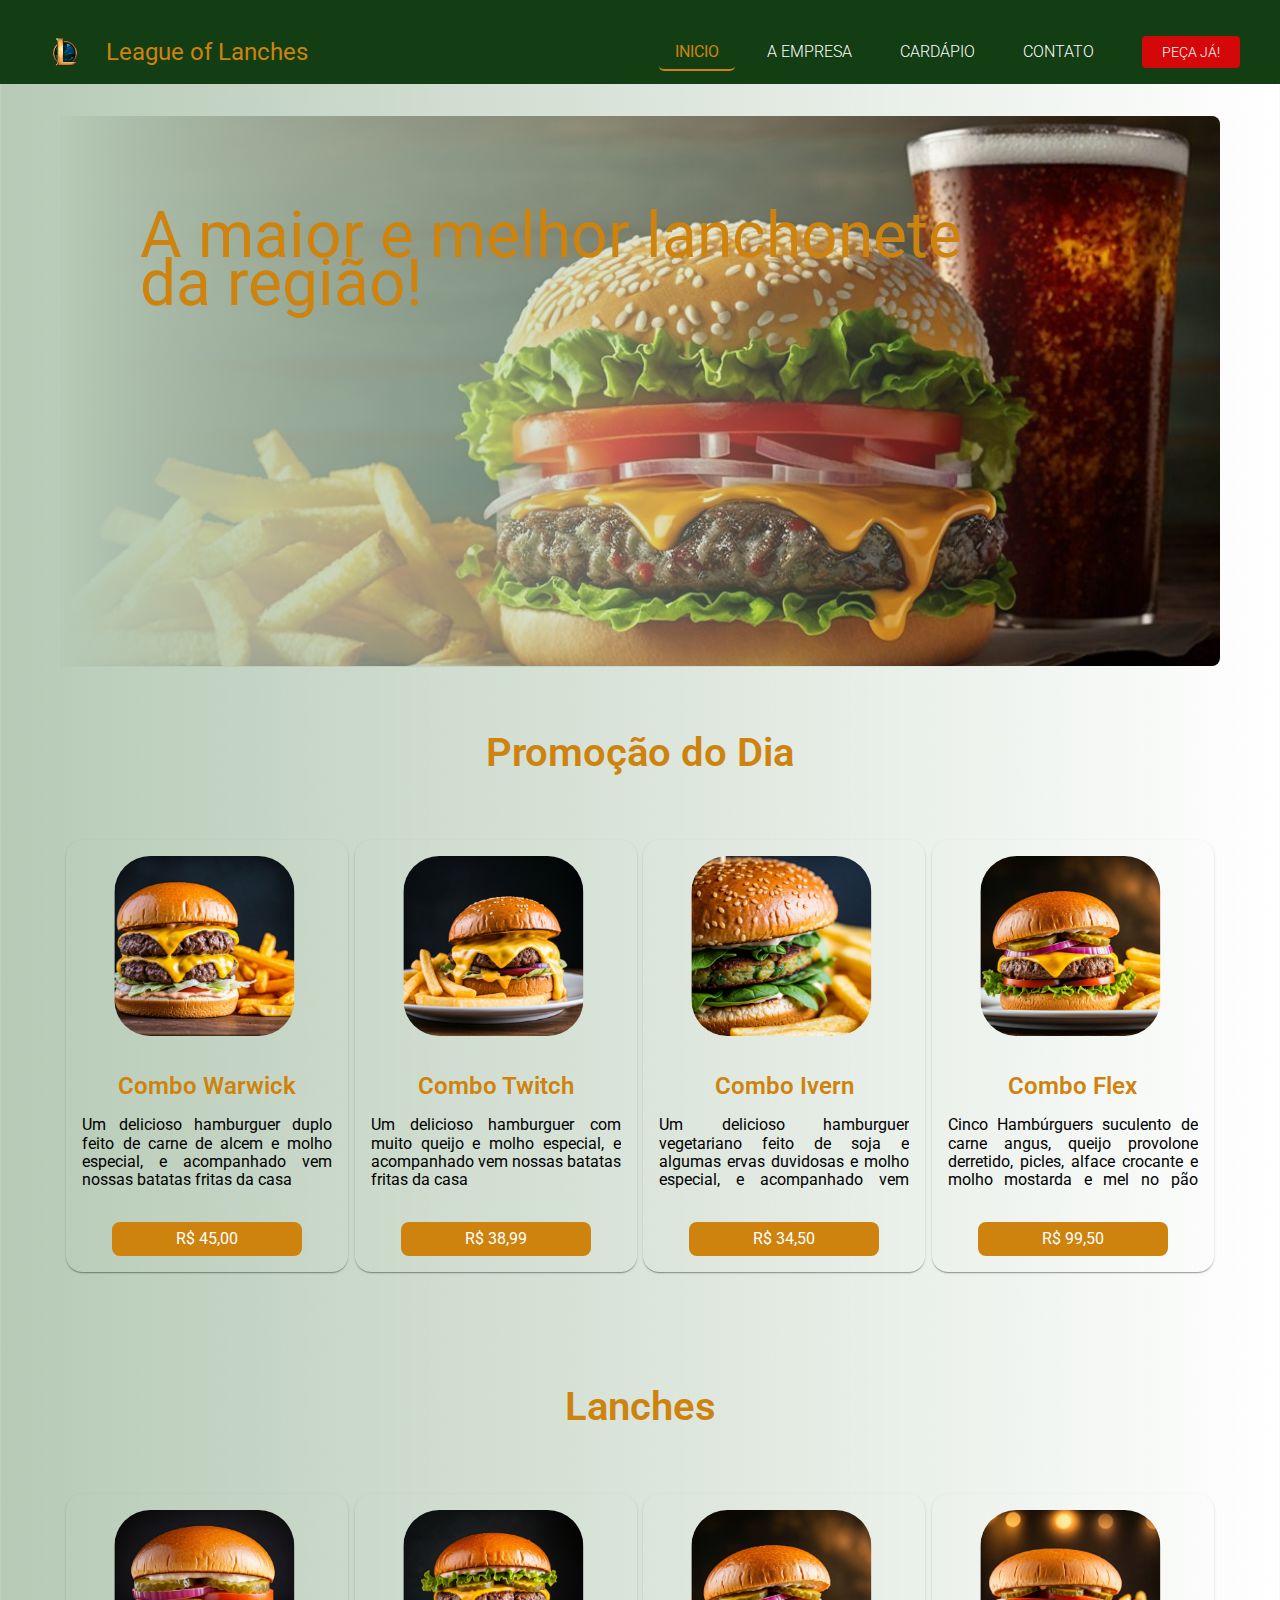
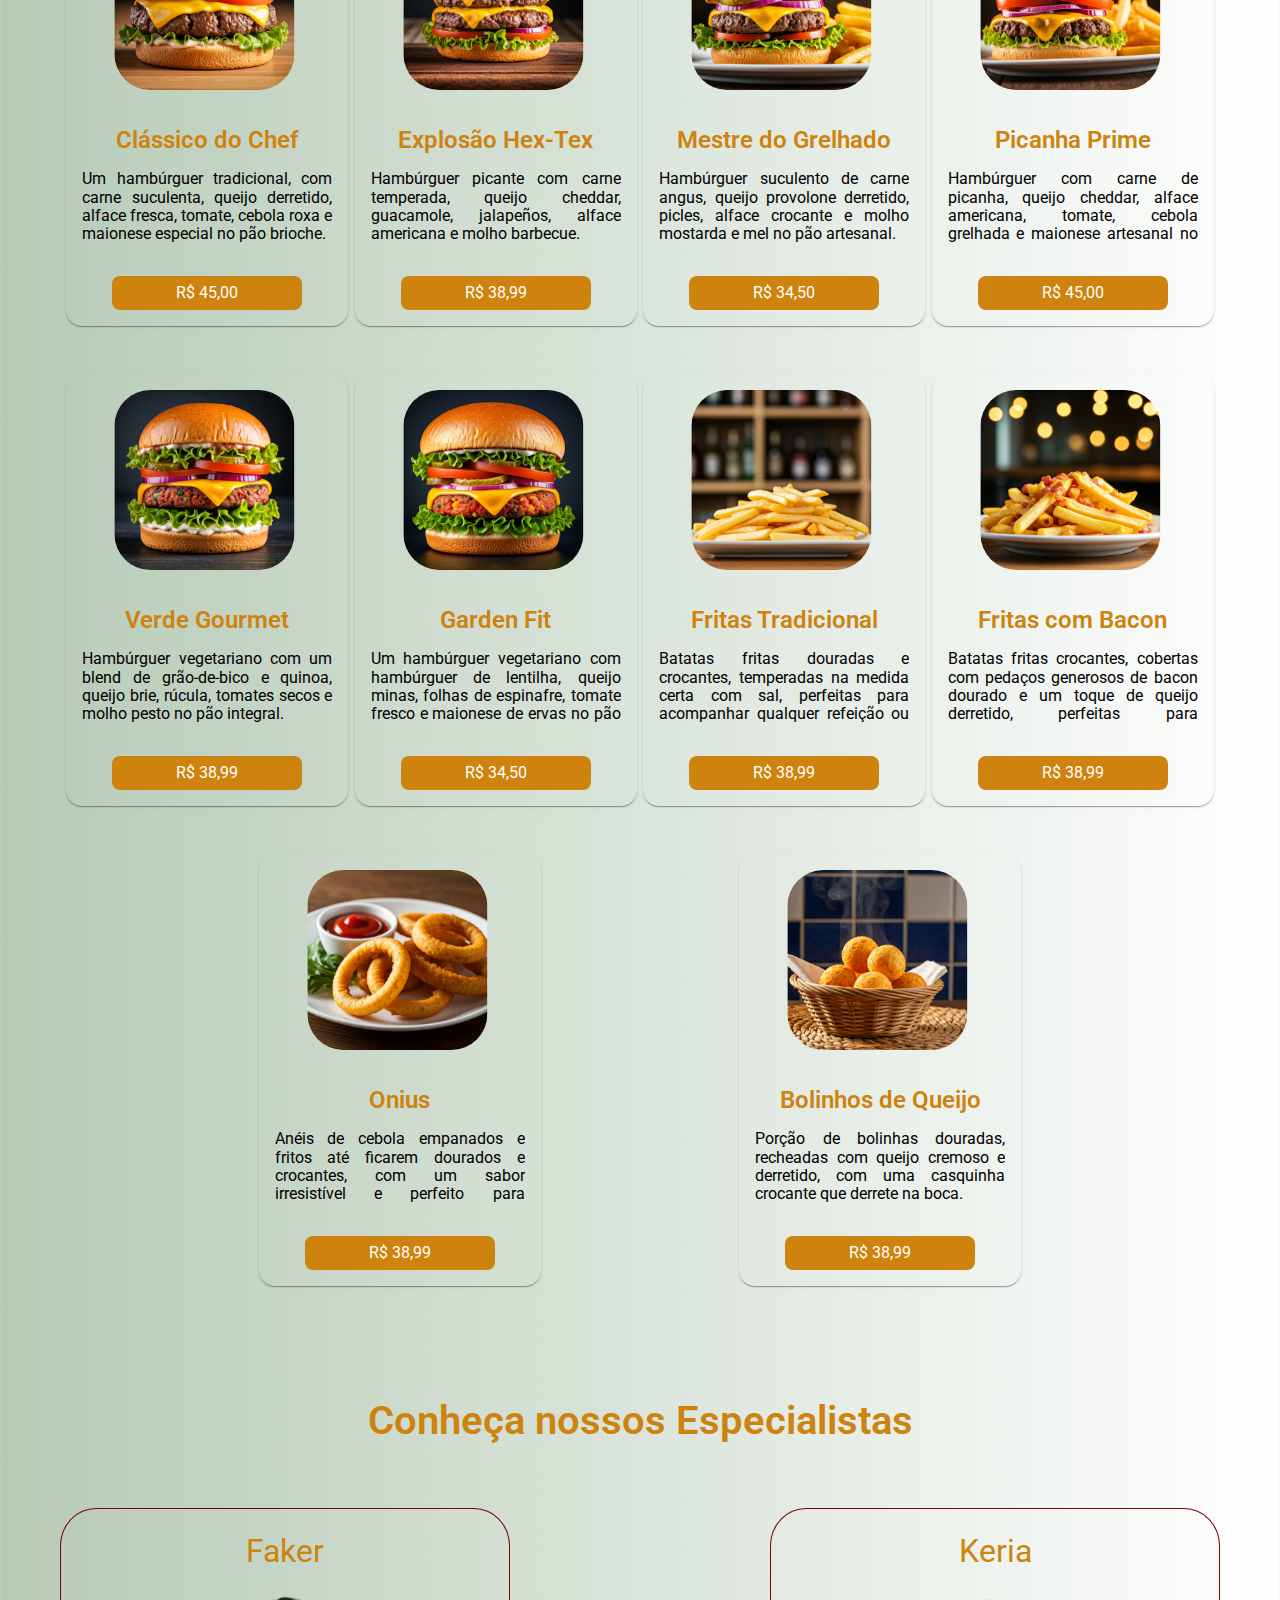
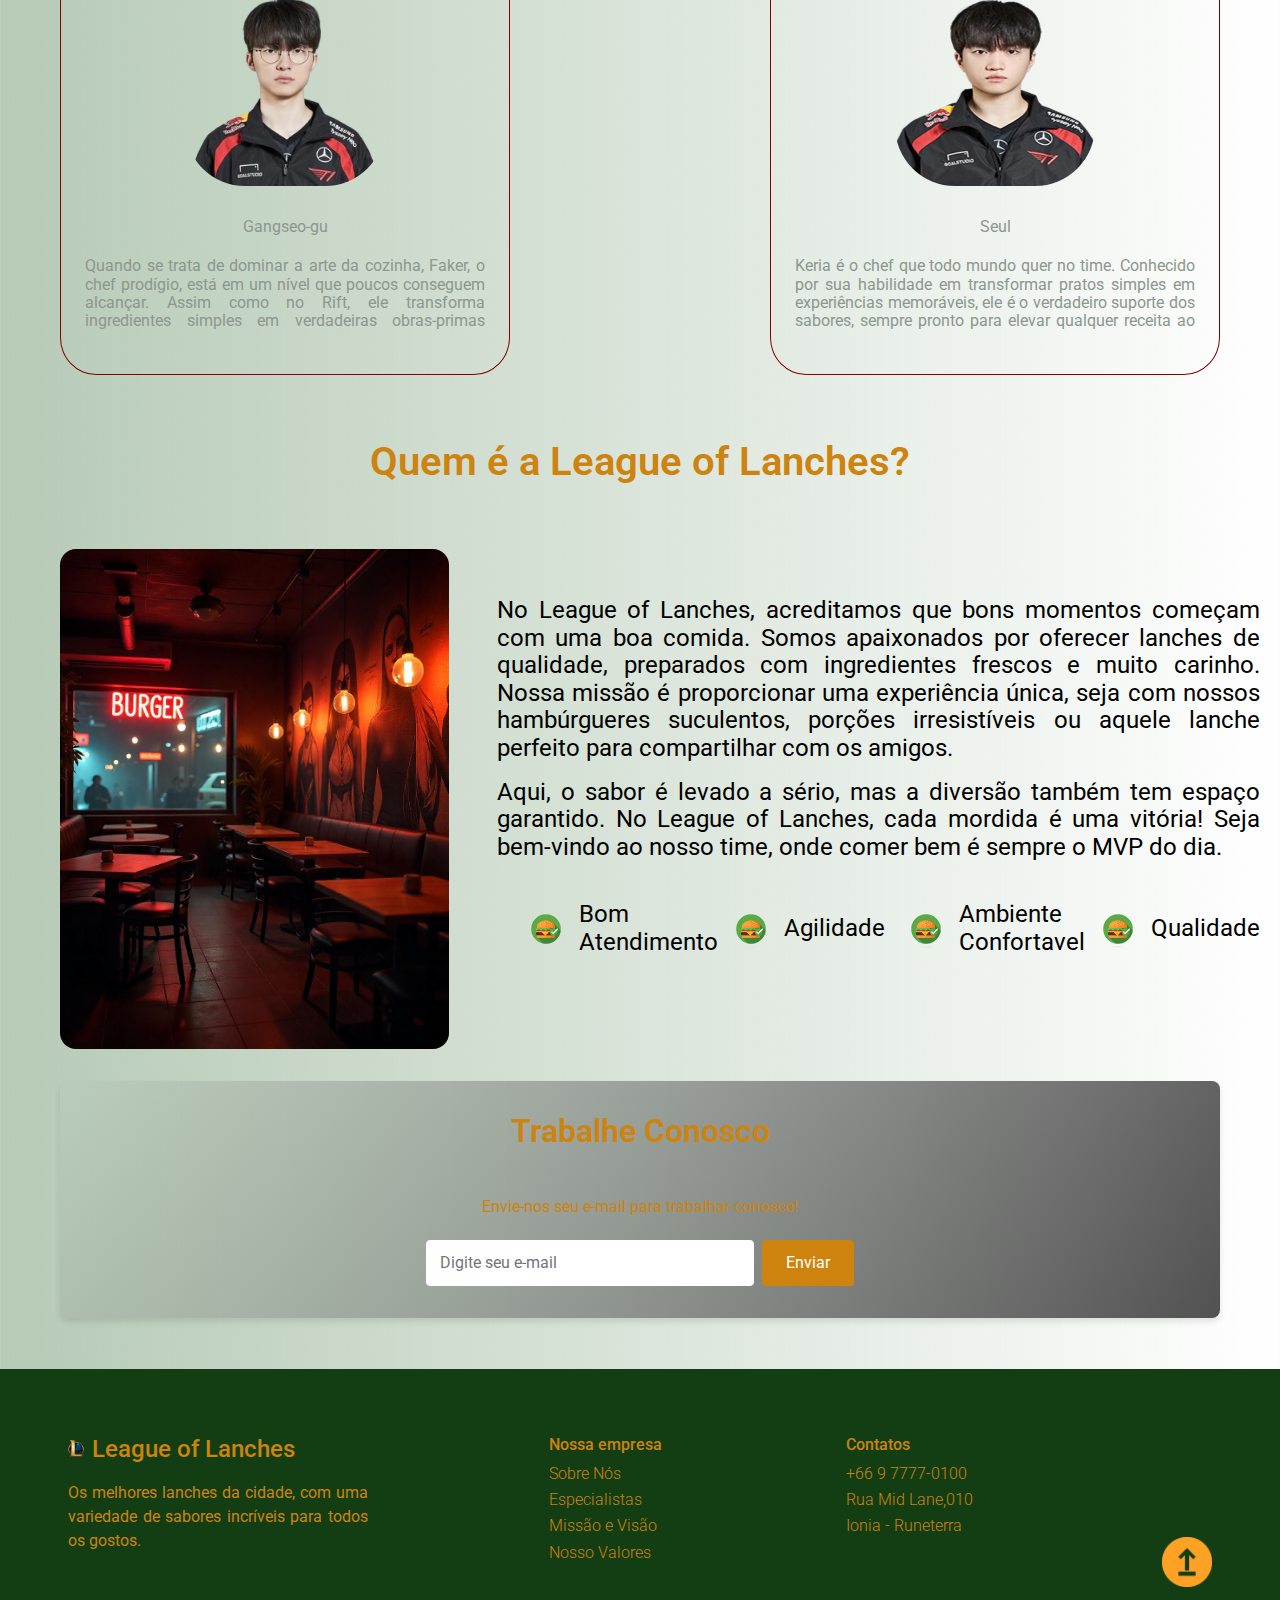
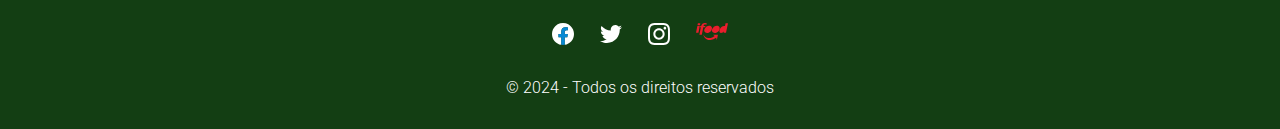
==== commit 75556212: "Avaliação Finalizada" ====
--- a/avaliacao/index.html
+++ b/avaliacao/index.html
@@ -312,7 +312,24 @@
                 </div>
 
             </section>
+
+            <section id="formulario">
+                <div class="container">
+                    <h2>Trabalhe Conosco</h2>
+                    <p>Envie-nos seu e-mail para trabalhar conosco!</p>
+                    <form id="newsletter-form">
+                        <input type="email" id="email" name="email" placeholder="Digite seu e-mail" required/>
+                        <button type="submit" class="btn-cta">Enviar</button>
+                    </form>
+                    <p id="success-message" style="display: none; color: rgb(251, 0, 0); margin-top: 1rem;">
+                        Foram enviados ao seu e-mail instruções de como trabalhar conosco.
+                    </p>
+                </div>
+            </section>
+
+
         </div>
+
 
     </main>
 
--- a/avaliacao/assets/css/style.css
+++ b/avaliacao/assets/css/style.css
@@ -8,11 +8,13 @@
 body {
     font-family: Roboto, sans-serif;
     background-color: #b6cab6;
+    background: linear-gradient(270deg,rgba(255,255,255,0), #b6cab6 100%);
 }
 
 .container {
     max-width: 1160px;
     margin: 0 auto;
+;
 }
 
 header {
@@ -106,10 +108,9 @@
 
 #banner .banner-content {
     width: 80%;
-    max-width: 650px;
-    height: 100%;
+    height: 88.5%;
+    padding: 2rem;
     background: linear-gradient(270deg,rgba(255,255,255,0), #b6cab6 100%);
-    padding: 2rem;
 }
 
 #banner h3 {
@@ -316,6 +317,64 @@
     height: 50px;
     border-radius: 50%;
 }
+#formulario {}
+
+#formulario .container {
+    background-color: #2f2f2f;
+    background: linear-gradient(120deg,rgba(255,255,255,0), #2f2f2f 120%);
+    padding-bottom: 2rem;
+    text-align: center;
+    height: 100%;
+    border-radius: 8px;
+    margin-top: 2rem;
+    box-shadow: 0 4px 6px rgba(0, 0, 0, 0.1);
+}
+
+#formulario h2 {
+    font-size: 2rem;
+    color: #cd830d;
+    margin-bottom: 1rem;
+}
+
+#formulario p {
+    font-size: 1rem;
+    color: #cd830d;
+    margin-bottom: 1.5rem;
+}
+
+#formulario form {
+    display: flex;
+    justify-content: center;
+    gap: 0.5rem;
+}
+
+#formulario input[type="email"] {
+    padding: 0.8rem;
+    font-size: 1rem;
+    border: 1px solid #ffffff;
+    border-radius: 4px;
+    width: 300px;
+}
+
+#formulario input[type="email"]:focus {
+    outline: none;
+    border-color: rgb(205, 131, 13);
+    box-shadow: 0 0 5px rgba(205, 131, 13, 0.5);
+}
+
+#formulario button {
+    background-color: #cd830d;
+    color: #ffffff;
+    border: none;
+    padding: 0.8rem 1.5rem;
+    font-size: 1rem;
+    border-radius: 4px;
+    cursor: pointer;
+}
+
+#formulario button:hover {
+    background-color:#7e4f04;
+}
 
 footer {
     background-color: #133e13;
@@ -400,6 +459,7 @@
 
 footer .footer-menu ul li a:hover {
     text-decoration: underline;
+    
 }
 
 
